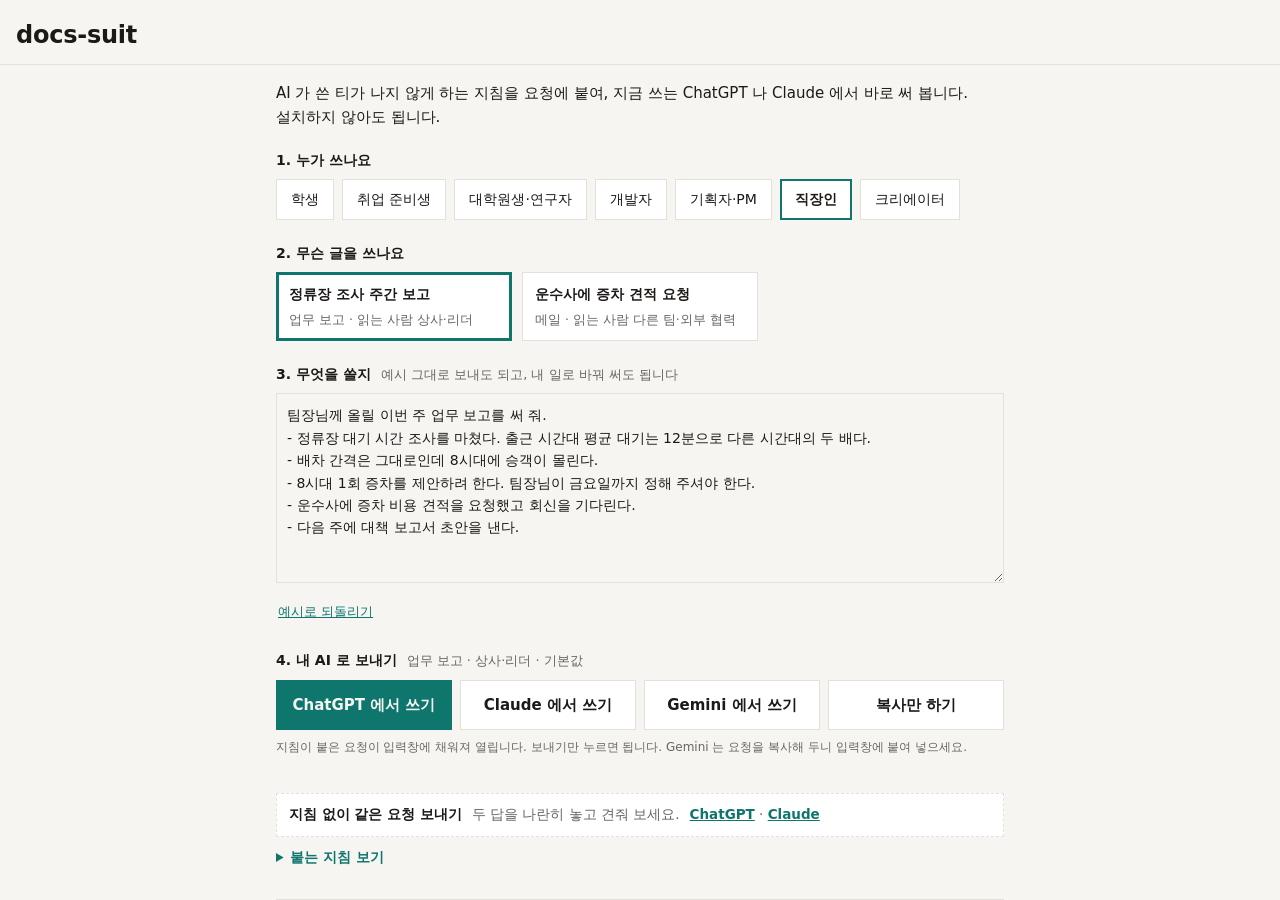
==== docs/index.html @ 02ab0352 "웹 판은 써 보기 화면 하나만 열고 캐릭터와 설정 탭은 로컬 판에만 둔다 설치 없이 들어온 사람은 기본값으로만 써 보고, 말투와 캐릭터는 설치해서 바꾸게 하기로 했다. 웹 판에서는" ====
<!doctype html>
<html lang="ko">
<head>
<meta charset="utf-8">
<meta name="viewport" content="width=device-width, initial-scale=1">
<title>docs-suit</title>
<link rel="icon" href="favicon.svg" type="image/svg+xml">
<link rel="stylesheet" href="style.css">
</head>
<body class="dash">
<header class="dashhead">
  <h1>docs-suit</h1>
  <nav class="tabs" role="tablist" aria-label="대시보드">
    <button type="button" role="tab" data-tab="character" aria-selected="false">캐릭터</button>
    <button type="button" role="tab" data-tab="setup" aria-selected="false">캐릭터 설정</button>
    <button type="button" role="tab" data-tab="theme" aria-selected="false">테마 설정</button>
  </nav>
</header>
<div id="local"></div>
<div class="frames">
  <iframe data-tab="try" title="써 보기" hidden></iframe>
  <iframe data-tab="character" title="캐릭터" hidden></iframe>
  <iframe data-tab="setup" title="캐릭터 설정" hidden></iframe>
  <iframe data-tab="theme" title="테마 설정" hidden></iframe>
</div>
<script src="local.js"></script>
<script src="dashboard.js"></script>
</body>
</html>
---- docs/style.css ----
/* docs-suit 웹 화면 공통 모양. 대시보드(index.html)와 그 탭인 써 보기(try.html), 캐릭터(character.html), 캐릭터 설정(create.html), 테마 설정(theme.html)이 함께 쓴다. */
:root {
  --bg: #f6f5f2; --surface: #ffffff; --line: #e4e1db; --ink: #1c1917; --muted: #6b6560;
  --accent: #0f766e; --accent-tint: #e6f4f1; --warn: #9f1239; --chosen: #0f766e;
  color-scheme: light;
}
@media (prefers-color-scheme: dark) {
  :root {
    --bg: #131312; --surface: #1c1b19; --line: #34312d; --ink: #ecebe8; --muted: #a8a29e;
    --accent: #5eead4; --accent-tint: #13302b; --warn: #fda4af; --chosen: #5eead4;
    color-scheme: dark;
  }
}
* { box-sizing: border-box; }
[hidden] { display: none !important; }
body { margin: 0; background: var(--bg); color: var(--ink); font: 15px/1.6 Pretendard, "Apple SD Gothic Neo", "Noto Sans KR", system-ui, sans-serif; word-break: keep-all; overflow-wrap: anywhere; }
main { max-width: 1320px; margin: 0 auto; padding: 24px 16px 48px; }
header h1 { font-size: 28px; margin: 0; letter-spacing: -0.01em; }
header p { color: var(--muted); margin: 4px 0 20px; }
.layout { display: grid; grid-template-columns: minmax(0, 1fr) minmax(0, 420px); gap: 24px; align-items: start; }
.step { margin-bottom: 22px; }
.step > h2 { font-size: 14px; margin: 0 0 8px; display: flex; align-items: baseline; gap: 10px; flex-wrap: wrap; }
.step > h2 .now { font-weight: 500; font-size: 13px; color: var(--muted); }
.step > h2 .now b { color: var(--accent); }
.note { font-size: 12px; color: var(--muted); margin: -4px 0 8px; }
.chips { display: flex; flex-wrap: wrap; gap: 8px; }
.chip { font: inherit; font-size: 14px; padding: 8px 14px; border: 1px solid var(--line); background: var(--surface); color: var(--ink); cursor: pointer; }
.chip[aria-pressed="true"] { border-color: var(--chosen); box-shadow: inset 0 0 0 1px var(--chosen); font-weight: 700; }
.cards { display: flex; gap: 10px; overflow-x: auto; padding-bottom: 6px; scroll-snap-type: x proximity; }
.card { flex: 0 0 236px; scroll-snap-align: start; text-align: left; font: inherit; color: inherit; background: var(--surface); border: 1px solid var(--line); padding: 0; cursor: pointer; display: flex; flex-direction: column; position: relative; }
.card:disabled { cursor: not-allowed; opacity: .45; }
.card .cl { display: flex; justify-content: space-between; gap: 6px; padding: 8px 10px; font-size: 13px; font-weight: 700; border-bottom: 1px solid var(--line); }
.card .badge { font-size: 11px; font-weight: 700; color: var(--accent); }
.card .pv { display: block; padding: 10px; font-size: 12.5px; line-height: 1.55; height: 168px; overflow: hidden; position: relative; }
.card .pv::after { content: ""; position: absolute; left: 0; right: 0; bottom: 0; height: 24px; background: linear-gradient(transparent, var(--surface)); }
.card .pv.frame::after, .card .pv.slide::after { display: none; }
.card.active { border-color: var(--accent); }
.card.active .cl { background: var(--accent-tint); }
.card.chosen { box-shadow: inset 0 0 0 2px var(--chosen); border-color: var(--chosen); }
.card:focus-visible, .chip:focus-visible, button:focus-visible, input:focus-visible { outline: 2px solid var(--accent); outline-offset: 2px; }
.pv p { margin: 0 0 6px; }
.pv ul { margin: 0 0 6px; padding-left: 1.1em; }
.pv h4 { margin: 4px 0 2px; font-size: 12.5px; }
.pv table { border-collapse: collapse; font-size: 11.5px; }
.pv td { border: 1px solid var(--line); padding: 2px 5px; }
.pv code { font-family: "SF Mono", Menlo, Consolas, monospace; font-size: 11.5px; background: var(--bg); padding: 0 3px; }
.pv pre { margin: 0; font: 11px/1.45 "SF Mono", Menlo, Consolas, monospace; background: var(--bg); padding: 6px; white-space: pre-wrap; }
.pv a { color: var(--accent); }
.pv.slide { padding: 0; }
.deck { height: 100%; padding: 14px; display: flex; flex-direction: column; gap: 8px; }
.deck .t { font-size: 15px; font-weight: 800; line-height: 1.3; }
.deck .bar { width: 36px; height: 3px; }
.deck .n { font-size: 26px; font-weight: 800; line-height: 1; }
.deck .s { font-size: 11px; }
.pv.frame { padding: 0; }
.pv iframe { width: 100%; height: 100%; border: 0; background: #fff; pointer-events: none; }
aside.out { position: sticky; top: 12px; background: var(--surface); border: 1px solid var(--line); padding: 14px; }
aside.out h2 { font-size: 14px; margin: 0 0 8px; }
.row { display: flex; gap: 10px; flex-wrap: wrap; align-items: center; font-size: 13px; margin-bottom: 8px; }
.row input[type=number] { width: 140px; font: inherit; padding: 5px 8px; background: var(--bg); color: var(--ink); border: 1px solid var(--line); }
textarea { width: 100%; height: 46vh; min-height: 260px; font: 12.5px/1.55 "SF Mono", Menlo, Consolas, "D2Coding", monospace; padding: 10px; background: var(--bg); color: var(--ink); border: 1px solid var(--line); resize: vertical; }
.actions { display: flex; flex-wrap: wrap; gap: 8px; margin-top: 8px; }
button.btn { font: inherit; font-size: 13px; padding: 7px 12px; border: 1px solid var(--line); background: var(--surface); color: var(--ink); cursor: pointer; }
button.primary { background: var(--accent); border-color: var(--accent); color: var(--bg); font-weight: 700; }
.status { font-size: 12.5px; color: var(--accent); min-height: 1.3em; margin-top: 6px; }
.warn { font-size: 12.5px; color: var(--warn); }
.where { font-size: 12.5px; color: var(--muted); margin-top: 10px; border-top: 1px solid var(--line); padding-top: 8px; }
.where ul { margin: 4px 0 0; padding-left: 1.1em; }
@media (max-width: 900px) {
  .layout { grid-template-columns: minmax(0, 1fr); }
  aside.out { position: static; }
  .card { flex-basis: 210px; }
}

/* 두 화면을 오가는 줄 */
.nav { margin: 4px 0 0; font-size: 13px; color: var(--muted); }
.nav a { color: var(--accent); }

/* 캐릭터 만들기 */
.opts { display: grid; grid-template-columns: repeat(auto-fill, minmax(210px, 1fr)); gap: 10px; }
.opt { text-align: left; font: inherit; color: inherit; background: var(--surface); border: 1px solid var(--line); padding: 10px 12px; cursor: pointer; }
.opt[aria-pressed="true"] { border-color: var(--chosen); box-shadow: inset 0 0 0 2px var(--chosen); }
.opt:focus-visible { outline: 2px solid var(--accent); outline-offset: 2px; }
.opt b { display: block; font-size: 14px; }
.opt .d { display: block; font-size: 12.5px; color: var(--muted); margin-top: 4px; }
.opt .ladder { display: block; font-size: 12px; color: var(--accent); margin-top: 6px; }
.opt.base { text-align: center; }
.portrait { display: block; margin: 0 auto; image-rendering: pixelated; background: #ece9e2; border: 1px solid var(--line); }
.opt .portrait { margin: 4px auto 6px; }
.form { display: grid; gap: 12px; }
.form label { display: grid; gap: 4px; font-size: 13px; font-weight: 600; }
.form .hint { font-weight: 400; color: var(--muted); font-size: 12px; }
.form input[type=text], .form textarea { font: inherit; font-size: 14px; padding: 7px 9px; background: var(--bg); color: var(--ink); border: 1px solid var(--line); width: 100%; height: auto; min-height: 0; resize: vertical; }
.form textarea { min-height: 64px; }
.form .chips .chip { font-size: 13px; padding: 6px 10px; }
.row input[type=text] { width: 180px; font: inherit; padding: 5px 8px; background: var(--bg); color: var(--ink); border: 1px solid var(--line); }
.hero { display: flex; gap: 14px; align-items: center; }
.hero .t { font-weight: 800; font-size: 15px; }
.hero .s { font-size: 12.5px; color: var(--muted); margin-top: 4px; font-variant-numeric: tabular-nums; }
.ladder-list { font-size: 12.5px; margin: 10px 0 12px; padding-left: 1.1em; color: var(--muted); }
.ladder-list b { color: var(--ink); }
textarea.yaml { height: 28vh; min-height: 180px; }
pre.cmd { font: 12px/1.5 "SF Mono", Menlo, Consolas, monospace; background: var(--bg); border: 1px solid var(--line); padding: 8px; white-space: pre-wrap; overflow-wrap: anywhere; margin: 6px 0 0; }
button:disabled { opacity: .45; cursor: not-allowed; }
.lvbar { display: inline-block; width: 90px; height: 7px; background: var(--line); vertical-align: middle; margin: 0 6px; }
.lvbar i { display: block; height: 100%; background: var(--accent); }

/* 로컬로 띄운 화면의 띠 */
.local { display: flex; flex-wrap: wrap; gap: 8px; align-items: center; font-size: 13px; padding: 10px 12px; margin: 0 0 16px;
  background: var(--accent-tint); border: 1px solid var(--accent); }
.local code { font: 12px "SF Mono", Menlo, monospace; }
.local select { font: inherit; padding: 4px 6px; background: var(--surface); color: var(--ink); border: 1px solid var(--line); }
.local .muted { color: var(--muted); }
.local .btn { margin-left: auto; }
.local-only { display: none; }
body.is-local .local-only { display: revert; }
body.is-local .web-only { display: none; }

/* 테마 고르기: 문서 종류가 맨 위의 구분이고, 그 아래에 정말 고를 축 셋만 펼친다. 나머지는 접어 둔다 */
.kindbar { margin-bottom: 18px; }
.kindtitle { font-size: 22px; margin: 0 0 2px; }
.kindbar > .note { margin: 0 0 10px; }
details.fold > summary { cursor: pointer; font-size: 13.5px; color: var(--accent); font-weight: 600; margin: 4px 0 8px; }
details.fold[open] > summary { margin-bottom: 10px; }
.kgroup { font-size: 12px; color: var(--muted); margin: 10px 0 4px; }
.chips.small { gap: 6px; }
.chips.small .chip { font-size: 12.5px; padding: 4px 9px; }
.audrow { display: flex; flex-wrap: wrap; gap: 8px; align-items: center; font-size: 13px; color: var(--muted); margin: 0 0 18px; }
.cards.overflow { -webkit-mask-image: linear-gradient(to right, #000 88%, transparent); mask-image: linear-gradient(to right, #000 88%, transparent); }
details.more { margin-top: 4px; border-top: 1px solid var(--line); padding-top: 10px; }
ul.picked { margin: 0 0 4px; padding-left: 1.1em; font-size: 13.5px; }
ul.picked .muted { color: var(--muted); list-style: none; margin-left: -1.1em; }
button.btn.link { border: 0; background: none; color: var(--accent); padding: 4px 2px; text-decoration: underline; }
details.opts { margin-top: 6px; }
details.opts > summary, details.guide > summary { color: var(--muted); font-weight: 500; }
body.is-local details.guide { border-top: 1px solid var(--line); padding-top: 8px; margin-top: 10px; }
.local code { cursor: help; }
@media (max-width: 900px) {
  /* 로컬 화면에서는 고른 값과 적용 버튼을 아래에 붙은 띠로 띄운다. 맨 아래로 밀리면 고른 뒤 누를 곳을 못 찾는다 */
  body.is-local main { padding-bottom: 130px; }
  body.is-local .pickbox { position: fixed; left: 0; right: 0; bottom: 0; z-index: 5; margin: 0; padding: 10px 16px;
    background: var(--surface); border-top: 2px solid var(--accent); box-shadow: 0 -4px 14px rgba(0, 0, 0, .08); }
  body.is-local ul.picked { display: flex; flex-wrap: wrap; gap: 4px 14px; padding: 0; list-style: none; max-height: 3.2em; overflow: auto; }
  body.is-local ul.picked .muted { margin-left: 0; }
  body.is-local .pickbox .actions { margin-top: 4px; }
}

/* 캐릭터 만들기: 예전 글에서 문체 배우기 */
.form label.inline { display: block; font-weight: 400; font-size: 13px; margin: 4px 0; }
.form textarea.sample { min-height: 110px; }
.learned { border: 1px solid var(--line); background: var(--surface); padding: 10px 12px; }
.learned p { margin: 0 0 6px; font-size: 13px; }

/* 대시보드: 머리말과 탭, 띠 아래를 탭 화면이 채운다 */
body.dash { height: 100vh; display: flex; flex-direction: column; overflow: hidden; }
.dashhead { display: flex; flex-wrap: wrap; align-items: baseline; gap: 6px 22px; padding: 16px 16px 0; max-width: 1320px; width: 100%; margin: 0 auto; }
.dashhead h1 { font-size: 24px; margin: 0; }
.tabs { display: flex; gap: 2px; }
/* 웹 판은 써 보기 화면 하나라 탭 줄을 그리지 않는다 */
body.dash:not(.is-local) .tabs { display: none; }
.tabs [role=tab] { font: inherit; font-size: 14px; padding: 8px 14px; border: 0; border-bottom: 2px solid transparent; background: none; color: var(--muted); cursor: pointer; }
.tabs [role=tab][aria-selected="true"] { color: var(--ink); border-bottom-color: var(--accent); font-weight: 700; }
body.dash #local { max-width: 1320px; width: calc(100% - 32px); margin: 10px auto 0; }
body.dash #local:empty { display: none; }
.frames { flex: 1; min-height: 0; border-top: 1px solid var(--line); margin-top: 10px; }
.frames iframe { display: block; width: 100%; height: 100%; border: 0; background: var(--bg); }
.frames iframe[hidden] { display: none; }
/* 대시보드 탭 안에서는 머리말과 띠를 대시보드가 그린다 */
html.embedded main > header, html.embedded #local { display: none; }
html.embedded main { padding-top: 16px; }

/* 캐릭터 탭 */
.charlayout { grid-template-columns: minmax(0, 320px) minmax(0, 1fr); }
.charlayout aside.out { order: -1; }
.portrait.big { margin-bottom: 12px; }
.who .t { font-weight: 800; font-size: 17px; }
.who .s { font-size: 13px; color: var(--muted); margin-top: 4px; font-variant-numeric: tabular-nums; }
pre.statusline { font: 12.5px/1.5 "SF Mono", Menlo, Consolas, monospace; background: #1c1b19; color: #ecebe8; padding: 8px 10px; margin: 12px 0 0; white-space: pre-wrap; overflow-wrap: anywhere; }
h3.parthead { font-size: 13px; margin: 14px 0 6px; color: var(--muted); font-weight: 600; }
.opts.looks { grid-template-columns: repeat(auto-fill, minmax(96px, 1fr)); gap: 8px; }
.opts.looks .opt { padding: 6px; }
.opts.looks .opt b { font-size: 12.5px; }
.opts.looks .opt .d { font-size: 11px; }
canvas.locked { opacity: .35; filter: grayscale(1); }
.dexchip { cursor: default; font-size: 12px; padding: 3px 8px; color: var(--muted); }
.dexchip.got { color: var(--ink); border-color: var(--accent); font-weight: 700; }
table.log { border-collapse: collapse; width: 100%; font-size: 13px; margin-top: 12px; }
table.log th, table.log td { text-align: left; border-bottom: 1px solid var(--line); padding: 6px 8px; }
table.log th { color: var(--muted); font-weight: 600; font-size: 12px; }
table.log .muted, .ladder-list .muted { color: var(--muted); }
label.grow { flex: 1; display: flex; gap: 8px; align-items: center; }
label.grow input { flex: 1; width: auto; font: inherit; padding: 5px 8px; background: var(--bg); color: var(--ink); border: 1px solid var(--line); }
.empty { background: var(--surface); border: 1px solid var(--line); padding: 16px; display: flex; flex-wrap: wrap; gap: 10px; align-items: center; }
@media (max-width: 900px) {
  .charlayout { grid-template-columns: minmax(0, 1fr); }
}

/* 웹 판의 써 보기 탭. 휴대폰에서 링크를 눌러 들어온 사람이 위에서 아래로 한 번에 따라오게 한 열로 둔다 */
main.try { max-width: 760px; }
.try .lead { font-size: 15px; margin: 0 0 20px; }
.try .opts { grid-template-columns: repeat(auto-fill, minmax(220px, 1fr)); }
.try textarea.ask { height: auto; min-height: 190px; font: 14px/1.6 Pretendard, "Apple SD Gothic Neo", "Noto Sans KR", system-ui, sans-serif; }
.try textarea#rules { margin-top: 6px; }
.send { display: grid; grid-template-columns: repeat(auto-fill, minmax(160px, 1fr)); gap: 8px; }
.go { display: block; text-align: center; font: inherit; font-size: 15px; font-weight: 600; padding: 12px 10px; border: 1px solid var(--line);
  background: var(--surface); color: var(--ink); text-decoration: none; cursor: pointer; }
.go.primary { background: var(--accent); border-color: var(--accent); color: var(--bg); }
.go:focus-visible { outline: 2px solid var(--accent); outline-offset: 2px; }
.try .note { margin: 8px 0 0; }
.compare { display: flex; flex-wrap: wrap; gap: 4px 10px; align-items: baseline; font-size: 13.5px; margin: 14px 0 10px; padding: 10px 12px;
  border: 1px dashed var(--line); background: var(--surface); }
.compare span { color: var(--muted); }
.compare .links a { color: var(--accent); font-weight: 600; }
.try .install { border-top: 1px solid var(--line); padding-top: 16px; font-size: 14px; }
.try .install p { margin: 0 0 8px; color: var(--muted); }
.try .install a { color: var(--accent); font-weight: 600; }
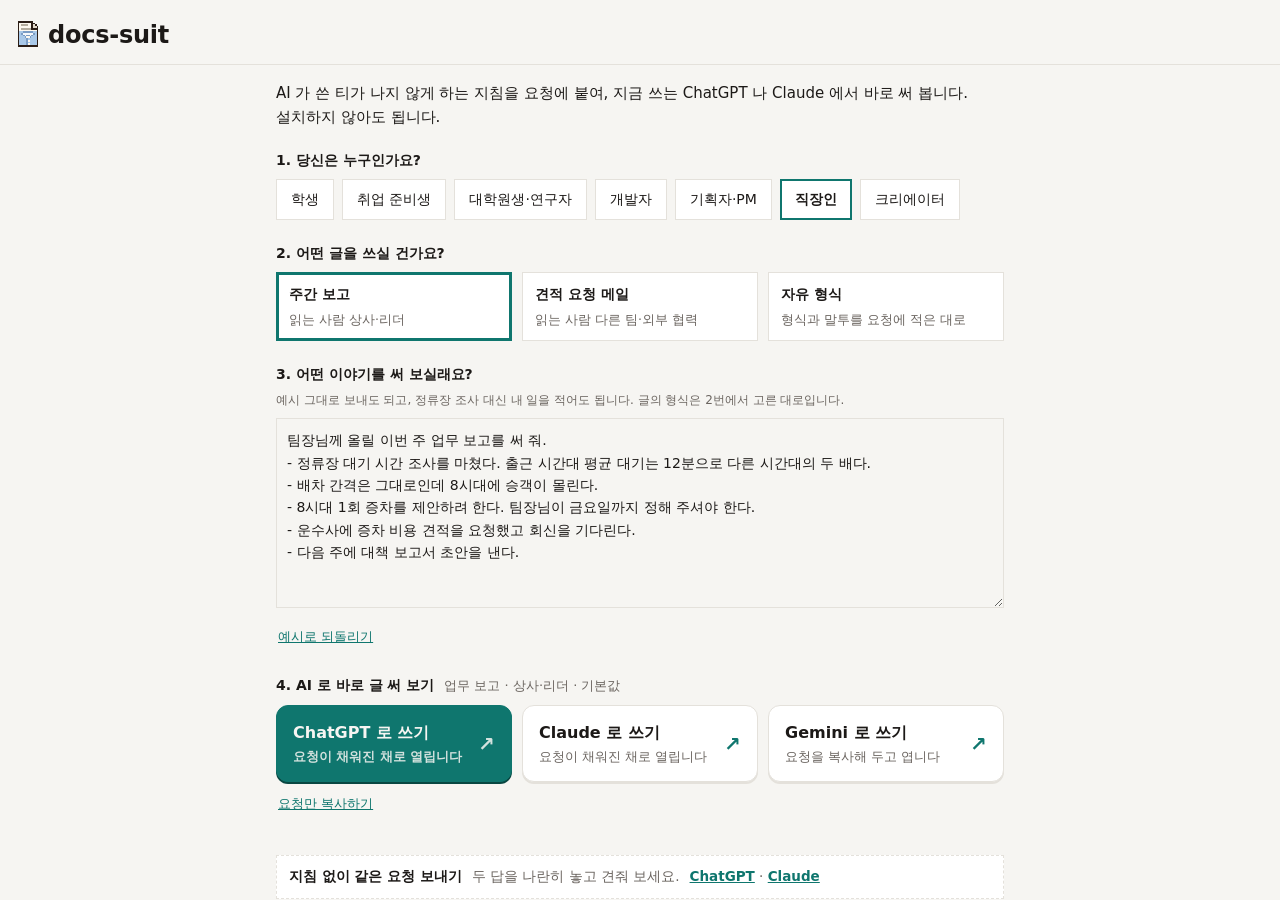
==== commit ad3b0a6c: "써 보기의 단계 제목을 묻는 말로 바꾸고 AI 로 넘어가기 전에 한 번 묻는다 제목 옆에 탭 아이콘을 띄우고, 단계 제목을 설문처럼 읽히지 않게 묻는 말로 바꿨다. 4번의 단추는 " ====
--- a/docs/index.html
+++ b/docs/index.html
@@ -9,7 +9,7 @@
 </head>
 <body class="dash">
 <header class="dashhead">
-  <h1>docs-suit</h1>
+  <h1><img class="logo" src="favicon.svg" alt="" width="24" height="28">docs-suit</h1>
   <nav class="tabs" role="tablist" aria-label="대시보드">
     <button type="button" role="tab" data-tab="character" aria-selected="false">캐릭터</button>
     <button type="button" role="tab" data-tab="setup" aria-selected="false">캐릭터 설정</button>
--- a/docs/style.css
+++ b/docs/style.css
@@ -201,16 +201,31 @@
 .try .opts { grid-template-columns: repeat(auto-fill, minmax(220px, 1fr)); }
 .try textarea.ask { height: auto; min-height: 190px; font: 14px/1.6 Pretendard, "Apple SD Gothic Neo", "Noto Sans KR", system-ui, sans-serif; }
 .try textarea#rules { margin-top: 6px; }
-.send { display: grid; grid-template-columns: repeat(auto-fill, minmax(160px, 1fr)); gap: 8px; }
-.go { display: block; text-align: center; font: inherit; font-size: 15px; font-weight: 600; padding: 12px 10px; border: 1px solid var(--line);
-  background: var(--surface); color: var(--ink); text-decoration: none; cursor: pointer; }
-.go.primary { background: var(--accent); border-color: var(--accent); color: var(--bg); }
+/* 4번은 고르는 칸이 아니라 누르면 바로 넘어가는 단추다. 화살표와 한 줄 설명을 붙이고 둥글게 띄운다 */
+.launch { display: grid; grid-template-columns: repeat(auto-fill, minmax(200px, 1fr)); gap: 10px; }
+.go { display: grid; grid-template-columns: 1fr auto; align-items: center; gap: 2px 10px; text-align: left; font: inherit; padding: 14px 16px;
+  border: 1px solid var(--line); border-radius: 12px; background: var(--surface); color: var(--ink); cursor: pointer;
+  box-shadow: 0 2px 0 var(--line); transition: transform .08s, box-shadow .08s; }
+.go .t { font-size: 16px; font-weight: 700; }
+.go .s { grid-column: 1; font-size: 12.5px; color: var(--muted); }
+.go .arrow { grid-column: 2; grid-row: 1 / span 2; font-size: 20px; font-weight: 700; color: var(--accent); }
+.go:active { transform: translateY(2px); box-shadow: none; }
+.go.primary { background: var(--accent); border-color: var(--accent); color: var(--bg); box-shadow: 0 2px 0 color-mix(in srgb, var(--accent) 60%, #000); }
+.go.primary .s, .go.primary .arrow { color: var(--bg); opacity: .85; }
 .go:focus-visible { outline: 2px solid var(--accent); outline-offset: 2px; }
 .try .note { margin: 8px 0 0; }
+.logo { image-rendering: pixelated; vertical-align: -4px; margin-right: 8px; }
+dialog#confirm { border: 1px solid var(--line); border-radius: 14px; padding: 20px; width: min(360px, calc(100vw - 32px)); background: var(--surface); color: var(--ink); }
+dialog#confirm::backdrop { background: rgba(0, 0, 0, .45); }
+dialog#confirm .q { font-size: 17px; font-weight: 700; margin: 0 0 8px; }
+dialog#confirm .d { font-size: 13.5px; color: var(--muted); margin: 0 0 18px; }
+dialog#confirm .yn { display: grid; grid-template-columns: 1fr 1fr; gap: 8px; }
+dialog#confirm .yn .btn { font-size: 15px; padding: 11px; border-radius: 10px; }
 .compare { display: flex; flex-wrap: wrap; gap: 4px 10px; align-items: baseline; font-size: 13.5px; margin: 14px 0 10px; padding: 10px 12px;
   border: 1px dashed var(--line); background: var(--surface); }
 .compare span { color: var(--muted); }
-.compare .links a { color: var(--accent); font-weight: 600; }
+.compare .links .btn.link { font-weight: 600; padding: 0; font-size: 13.5px; }
 .try .install { border-top: 1px solid var(--line); padding-top: 16px; font-size: 14px; }
 .try .install p { margin: 0 0 8px; color: var(--muted); }
 .try .install a { color: var(--accent); font-weight: 600; }
+.try #askNote { margin: -2px 0 8px; }
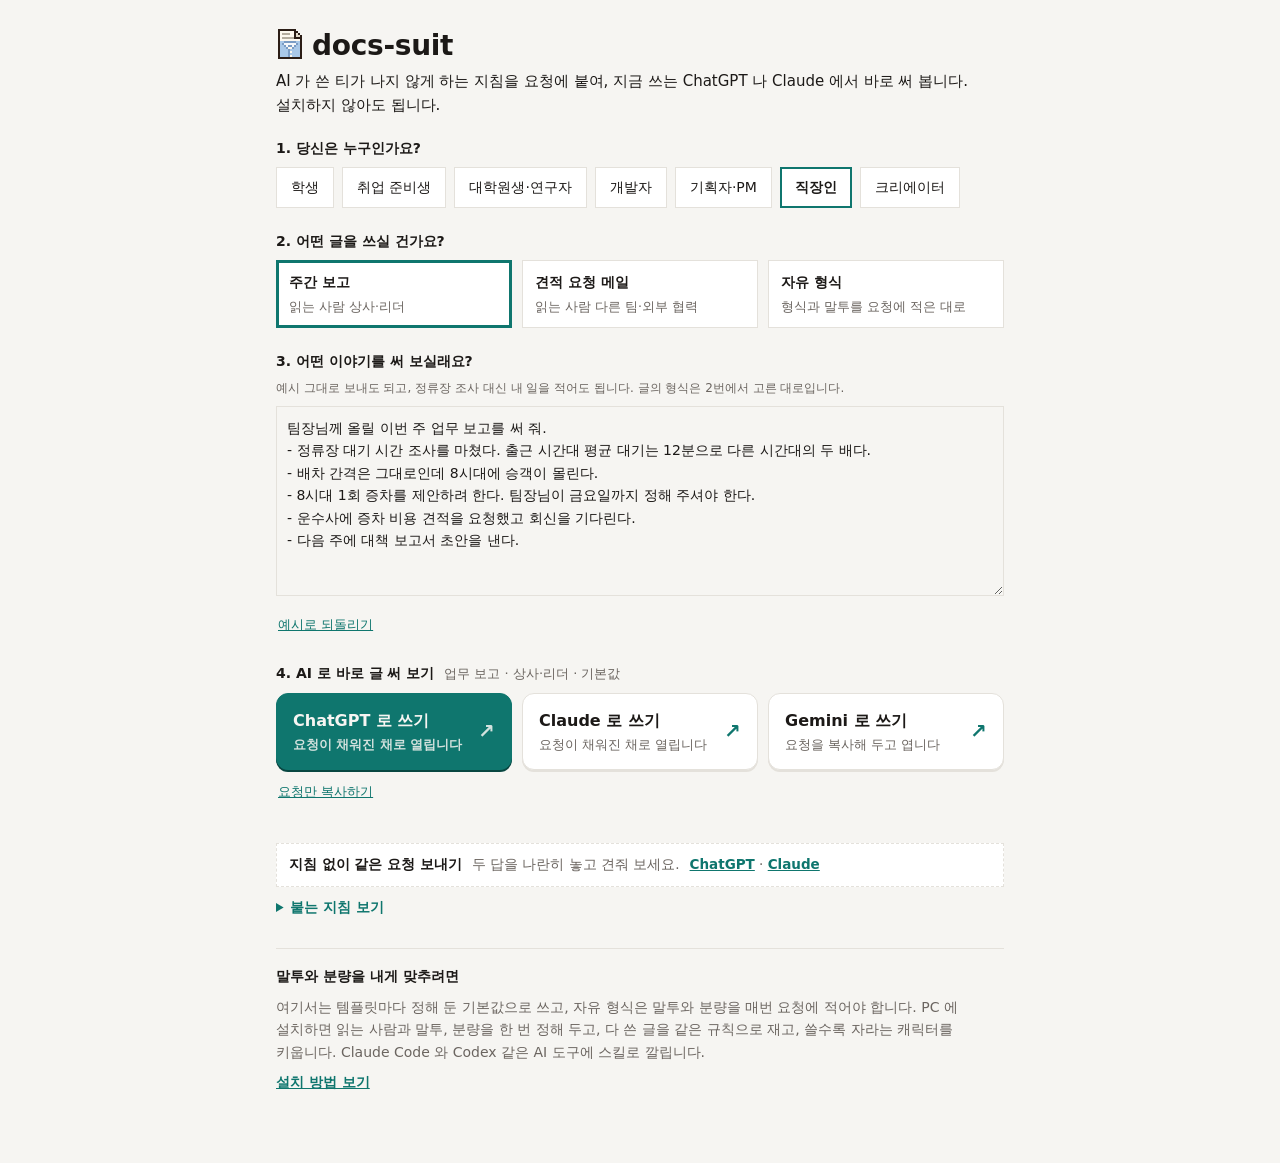
==== commit 25ec2048: "웹 판은 대시보드를 거치지 않고 써 보기로 바로 열어 당겨서 새로고침이 먹게 한다 써 보기가 대시보드의 iframe 안에서 스크롤되어 휴대폰 브라우저의 당겨서 새로고침이 먹지 않았" ====
--- a/docs/index.html
+++ b/docs/index.html
@@ -8,6 +8,11 @@
 <link rel="stylesheet" href="style.css">
 </head>
 <body class="dash">
+<script>
+  // 웹 판은 써 보기 화면 하나라 대시보드를 거치지 않고 바로 연다. 화면이 iframe 안에서 스크롤되면 휴대폰의 당겨서 새로고침이 먹지 않는다.
+  // suit.py serve 가 띄운 로컬 판은 머리에 열쇠를 심으므로 그대로 대시보드를 그린다
+  if (!document.querySelector('meta[name="docs-suit-token"]')) location.replace("try.html" + location.search);
+</script>
 <header class="dashhead">
   <h1><img class="logo" src="favicon.svg" alt="" width="24" height="28">docs-suit</h1>
   <nav class="tabs" role="tablist" aria-label="대시보드">
@@ -18,7 +23,6 @@
 </header>
 <div id="local"></div>
 <div class="frames">
-  <iframe data-tab="try" title="써 보기" hidden></iframe>
   <iframe data-tab="character" title="캐릭터" hidden></iframe>
   <iframe data-tab="setup" title="캐릭터 설정" hidden></iframe>
   <iframe data-tab="theme" title="테마 설정" hidden></iframe>
--- a/docs/style.css
+++ b/docs/style.css
@@ -156,8 +156,6 @@
 .dashhead { display: flex; flex-wrap: wrap; align-items: baseline; gap: 6px 22px; padding: 16px 16px 0; max-width: 1320px; width: 100%; margin: 0 auto; }
 .dashhead h1 { font-size: 24px; margin: 0; }
 .tabs { display: flex; gap: 2px; }
-/* 웹 판은 써 보기 화면 하나라 탭 줄을 그리지 않는다 */
-body.dash:not(.is-local) .tabs { display: none; }
 .tabs [role=tab] { font: inherit; font-size: 14px; padding: 8px 14px; border: 0; border-bottom: 2px solid transparent; background: none; color: var(--muted); cursor: pointer; }
 .tabs [role=tab][aria-selected="true"] { color: var(--ink); border-bottom-color: var(--accent); font-weight: 700; }
 body.dash #local { max-width: 1320px; width: calc(100% - 32px); margin: 10px auto 0; }
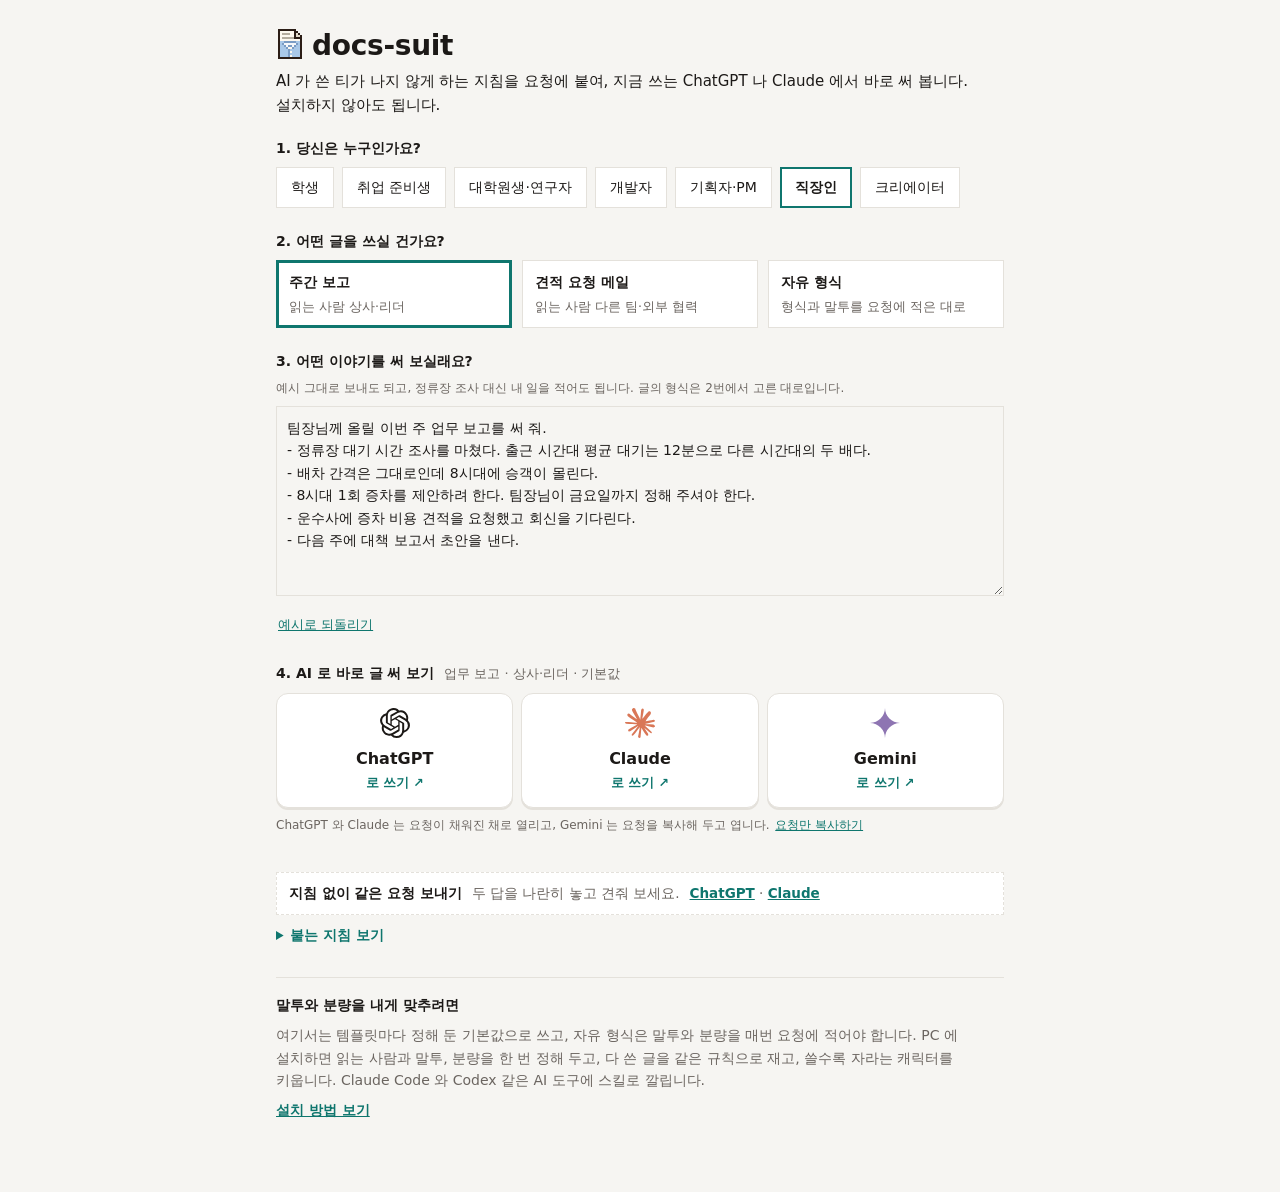
==== commit 585e7d3f: "웹 화면이 부르는 파일 주소에 내용 해시를 붙여 배포 직후 옛 CSS 가 섞이지 않게 한다 GitHub Pages 는 파일마다 10분씩 캐시하게 해서, 휴대폰에서 새 try.htm" ====
--- a/docs/index.html
+++ b/docs/index.html
@@ -2,10 +2,11 @@
 <html lang="ko">
 <head>
 <meta charset="utf-8">
+<meta name="docs-suit-data" content="f6db39a51b">
 <meta name="viewport" content="width=device-width, initial-scale=1">
 <title>docs-suit</title>
-<link rel="icon" href="favicon.svg" type="image/svg+xml">
-<link rel="stylesheet" href="style.css">
+<link rel="icon" href="favicon.svg?v=50cfe72599" type="image/svg+xml">
+<link rel="stylesheet" href="style.css?v=2f39be3485">
 </head>
 <body class="dash">
 <script>
@@ -14,7 +15,7 @@
   if (!document.querySelector('meta[name="docs-suit-token"]')) location.replace("try.html" + location.search);
 </script>
 <header class="dashhead">
-  <h1><img class="logo" src="favicon.svg" alt="" width="24" height="28">docs-suit</h1>
+  <h1><img class="logo" src="favicon.svg?v=50cfe72599" alt="" width="24" height="28">docs-suit</h1>
   <nav class="tabs" role="tablist" aria-label="대시보드">
     <button type="button" role="tab" data-tab="character" aria-selected="false">캐릭터</button>
     <button type="button" role="tab" data-tab="setup" aria-selected="false">캐릭터 설정</button>
@@ -27,7 +28,7 @@
   <iframe data-tab="setup" title="캐릭터 설정" hidden></iframe>
   <iframe data-tab="theme" title="테마 설정" hidden></iframe>
 </div>
-<script src="local.js"></script>
-<script src="dashboard.js"></script>
+<script src="local.js?v=9795dc0285"></script>
+<script src="dashboard.js?v=d81b819bef"></script>
 </body>
 </html>
--- a/docs/style.css
+++ b/docs/style.css
@@ -199,19 +199,22 @@
 .try .opts { grid-template-columns: repeat(auto-fill, minmax(220px, 1fr)); }
 .try textarea.ask { height: auto; min-height: 190px; font: 14px/1.6 Pretendard, "Apple SD Gothic Neo", "Noto Sans KR", system-ui, sans-serif; }
 .try textarea#rules { margin-top: 6px; }
-/* 4번은 고르는 칸이 아니라 누르면 바로 넘어가는 단추다. 화살표와 한 줄 설명을 붙이고 둥글게 띄운다 */
-.launch { display: grid; grid-template-columns: repeat(auto-fill, minmax(200px, 1fr)); gap: 10px; }
-.go { display: grid; grid-template-columns: 1fr auto; align-items: center; gap: 2px 10px; text-align: left; font: inherit; padding: 14px 16px;
+/* 4번은 고르는 칸이 아니라 누르면 바로 넘어가는 단추다. 셋을 같은 모양으로 가로에 놓고, 눌리는 느낌을 준다 */
+.launch { display: grid; grid-template-columns: repeat(3, minmax(0, 1fr)); gap: 8px; }
+.go { display: flex; flex-direction: column; align-items: center; gap: 2px; font: inherit; padding: 14px 6px;
   border: 1px solid var(--line); border-radius: 12px; background: var(--surface); color: var(--ink); cursor: pointer;
   box-shadow: 0 2px 0 var(--line); transition: transform .08s, box-shadow .08s; }
+/* 로고는 simple-icons(CC0)의 그림을 그대로 넣었다. ChatGPT 는 글자 색을 따라 어두운 화면에서도 보이게 한다 */
+.go .logo-ai { width: 30px; height: 30px; margin-bottom: 6px; fill: currentColor; }
+.go .logo-ai.claude { fill: #d97757; }
+.go .logo-ai.gemini { fill: #8e75b2; }
 .go .t { font-size: 16px; font-weight: 700; }
-.go .s { grid-column: 1; font-size: 12.5px; color: var(--muted); }
-.go .arrow { grid-column: 2; grid-row: 1 / span 2; font-size: 20px; font-weight: 700; color: var(--accent); }
+.go .s { font-size: 12.5px; color: var(--accent); font-weight: 600; }
+.go:hover { border-color: var(--accent); }
 .go:active { transform: translateY(2px); box-shadow: none; }
-.go.primary { background: var(--accent); border-color: var(--accent); color: var(--bg); box-shadow: 0 2px 0 color-mix(in srgb, var(--accent) 60%, #000); }
-.go.primary .s, .go.primary .arrow { color: var(--bg); opacity: .85; }
 .go:focus-visible { outline: 2px solid var(--accent); outline-offset: 2px; }
 .try .note { margin: 8px 0 0; }
+.try .note .btn.link { font-size: 12px; padding: 0 2px; }
 .logo { image-rendering: pixelated; vertical-align: -4px; margin-right: 8px; }
 dialog#confirm { border: 1px solid var(--line); border-radius: 14px; padding: 20px; width: min(360px, calc(100vw - 32px)); background: var(--surface); color: var(--ink); }
 dialog#confirm::backdrop { background: rgba(0, 0, 0, .45); }
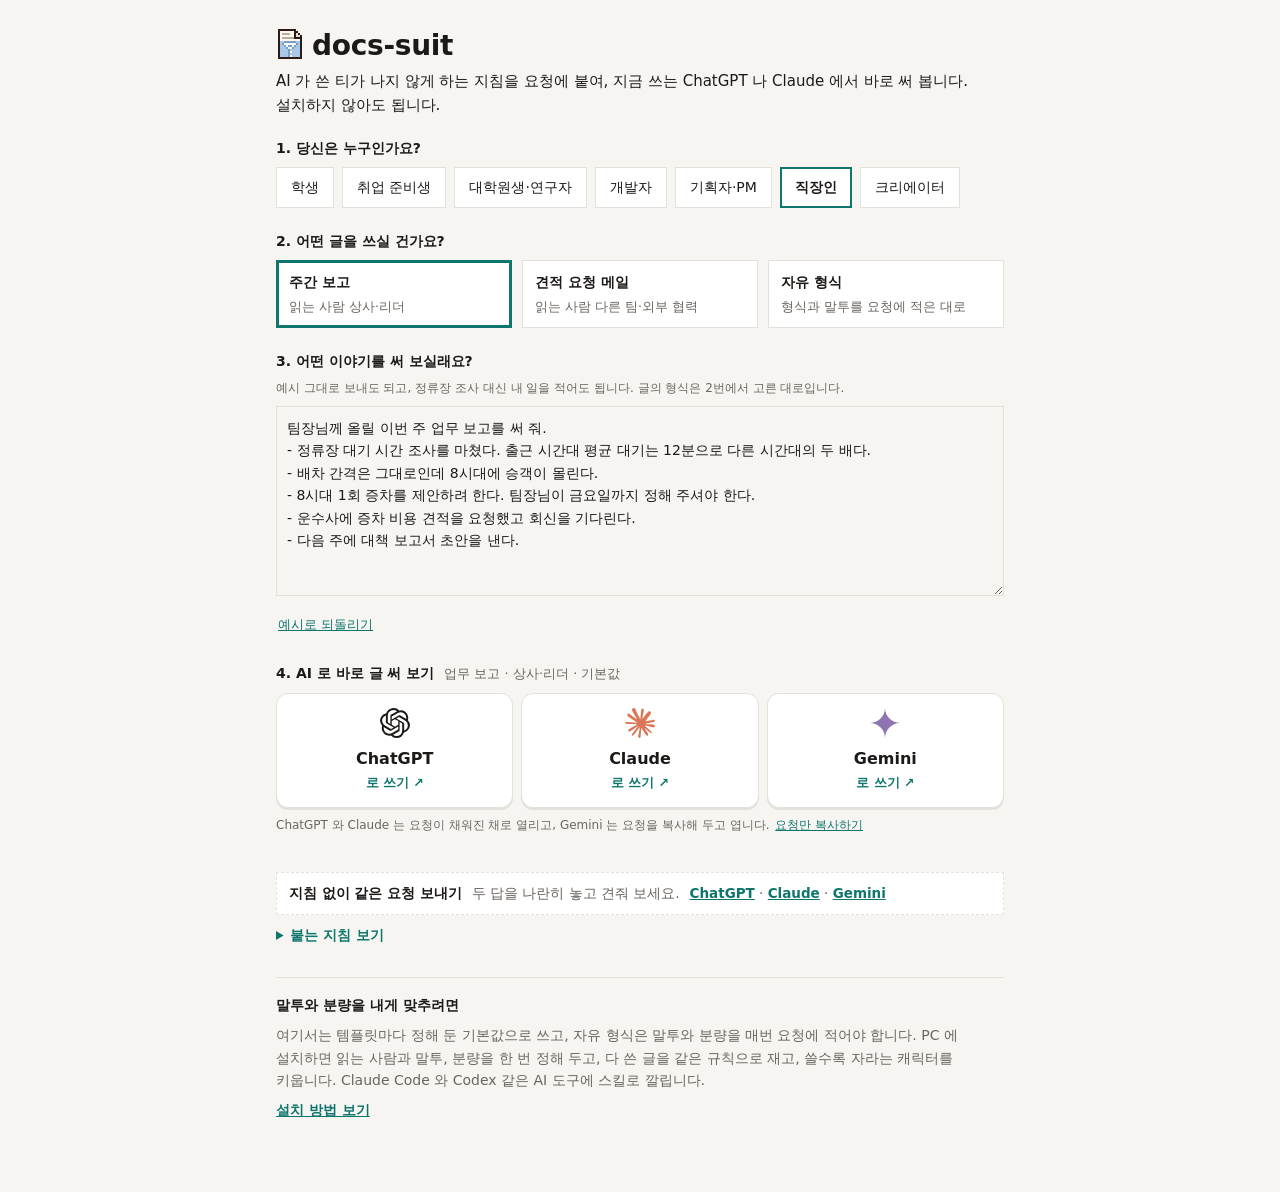
==== commit bc56047d: "웹 판 첫 주소에 링크 미리보기 카드를 달았다 Threads 나 메신저에 써 보기 주소를 붙여도 이미지가 뜨지 않았다. 저장소 소셜 미리보기 그림을 og:image 로 쓰고 제목과" ====
--- a/docs/index.html
+++ b/docs/index.html
@@ -2,9 +2,22 @@
 <html lang="ko">
 <head>
 <meta charset="utf-8">
-<meta name="docs-suit-data" content="f6db39a51b">
+<meta name="docs-suit-data" content="ac8d0b870c">
 <meta name="viewport" content="width=device-width, initial-scale=1">
 <title>docs-suit</title>
+<!-- 링크를 붙였을 때 뜨는 미리보기 카드. 웹 판의 첫 주소는 index.html 이고 스크립트를 돌리지 않는 미리보기 수집기도 읽게 두 화면에 함께 둔다 -->
+<meta name="description" content="AI 가 쓴 티가 나지 않게 하는 지침을 붙여, 지금 쓰는 ChatGPT 나 Claude 로 바로 써 봅니다. 설치하지 않아도 됩니다.">
+<meta property="og:type" content="website">
+<meta property="og:site_name" content="docs-suit">
+<meta property="og:locale" content="ko_KR">
+<meta property="og:title" content="docs-suit · AI 가 쓴 티 없이 바로 써 보기">
+<meta property="og:description" content="AI 가 쓴 티가 나지 않게 하는 지침을 붙여, 지금 쓰는 ChatGPT 나 Claude 로 바로 써 봅니다. 설치하지 않아도 됩니다.">
+<meta property="og:url" content="https://dodokim-lab.github.io/docs-suit/">
+<meta property="og:image" content="https://dodokim-lab.github.io/docs-suit/readme/social-preview.png">
+<meta property="og:image:width" content="1280">
+<meta property="og:image:height" content="640">
+<meta property="og:image:alt" content="글을 쓸수록 전직하는 docs-suit 도트 캐릭터">
+<meta name="twitter:card" content="summary_large_image">
 <link rel="icon" href="favicon.svg?v=50cfe72599" type="image/svg+xml">
 <link rel="stylesheet" href="style.css?v=2f39be3485">
 </head>
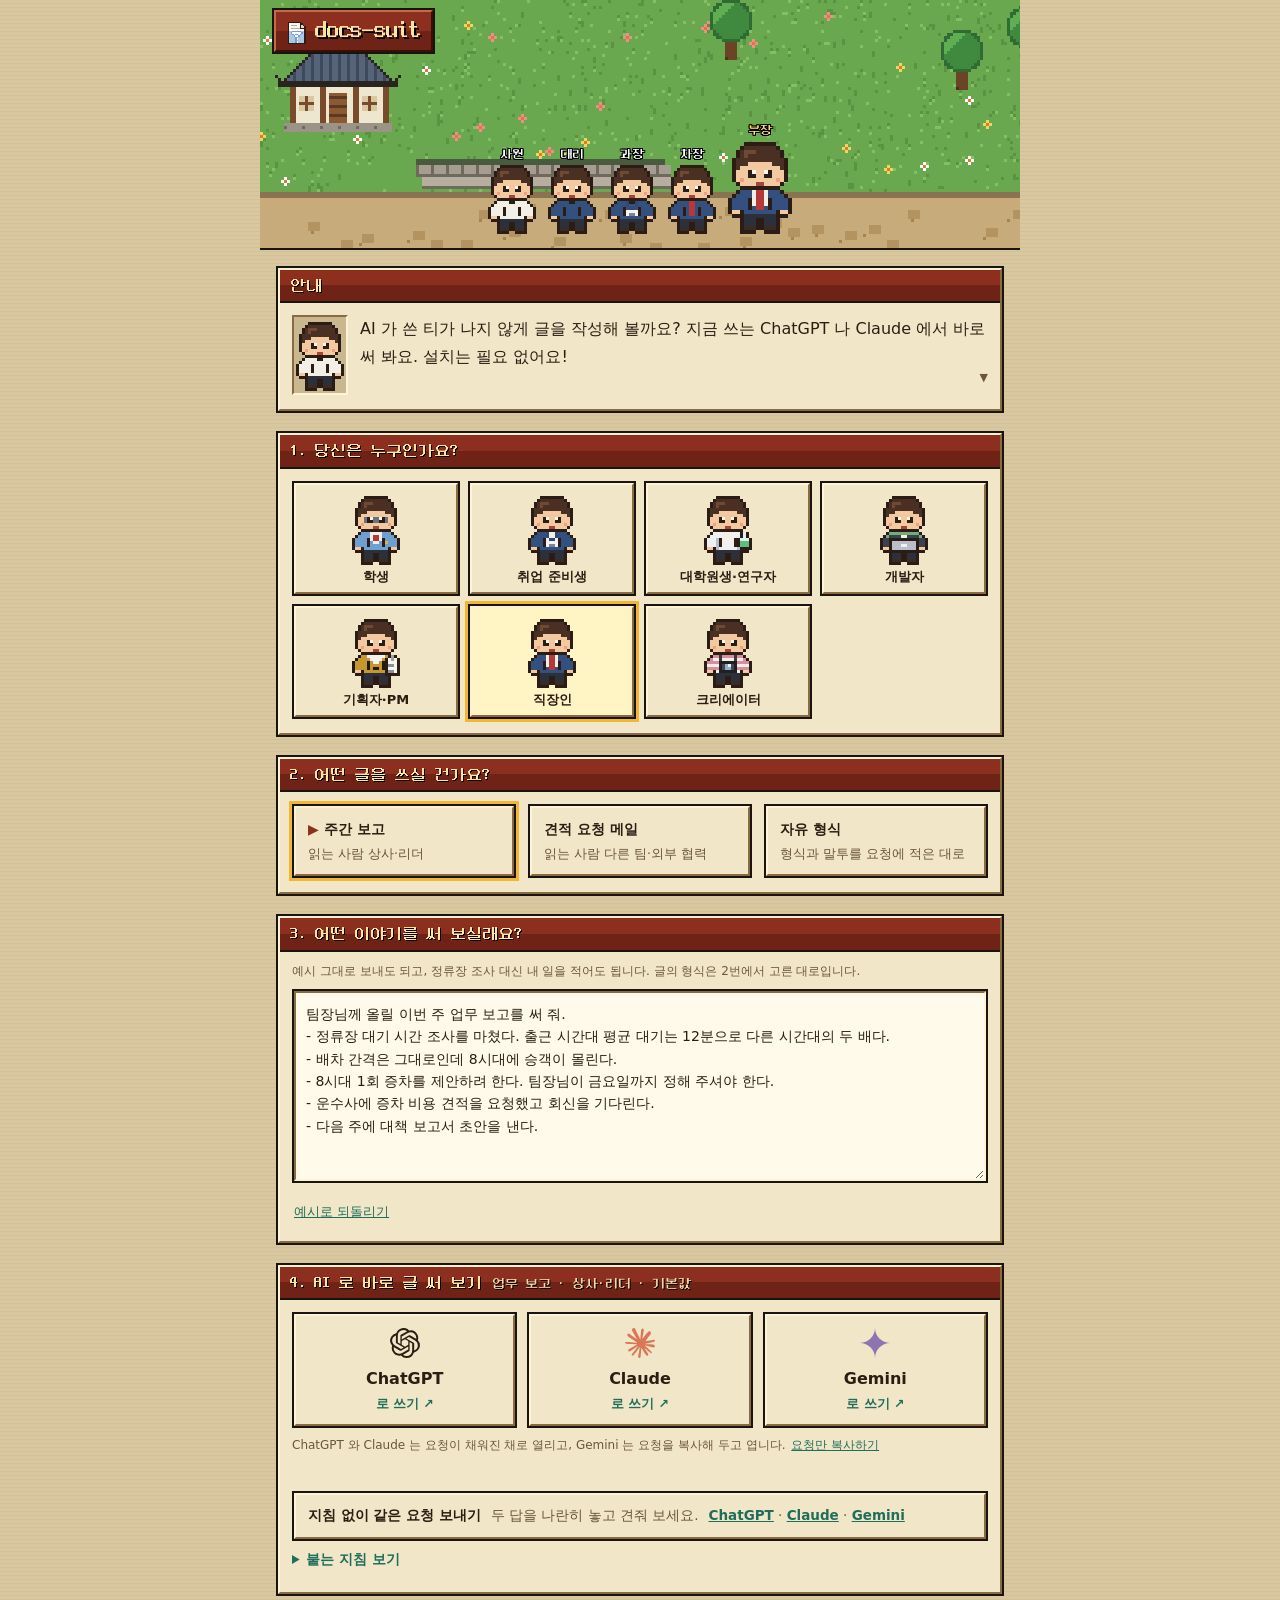
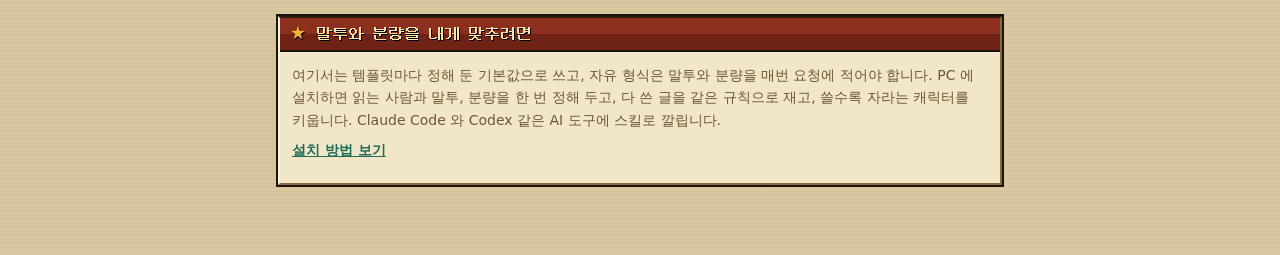
==== commit ba1d17e2: "웹 판 써 보기를 옛 온라인 게임 풍 화면으로 바꿨다 머리 맵에 고른 클래스가 전직하는 다섯 단계를 이름표와 함께 세우고, 클래스는 4차 전직 모습을 그린 칸에서 고른다. 단계마다" ====
--- a/docs/index.html
+++ b/docs/index.html
@@ -6,12 +6,12 @@
 <meta name="viewport" content="width=device-width, initial-scale=1">
 <title>docs-suit</title>
 <!-- 링크를 붙였을 때 뜨는 미리보기 카드. 웹 판의 첫 주소는 index.html 이고 스크립트를 돌리지 않는 미리보기 수집기도 읽게 두 화면에 함께 둔다 -->
-<meta name="description" content="AI 가 쓴 티가 나지 않게 하는 지침을 붙여, 지금 쓰는 ChatGPT 나 Claude 로 바로 써 봅니다. 설치하지 않아도 됩니다.">
+<meta name="description" content="AI 가 쓴 티가 나지 않게 글을 작성해 볼까요? 지금 쓰는 ChatGPT 나 Claude 에서 바로 써 봐요. 설치는 필요 없어요!">
 <meta property="og:type" content="website">
 <meta property="og:site_name" content="docs-suit">
 <meta property="og:locale" content="ko_KR">
 <meta property="og:title" content="docs-suit · AI 가 쓴 티 없이 바로 써 보기">
-<meta property="og:description" content="AI 가 쓴 티가 나지 않게 하는 지침을 붙여, 지금 쓰는 ChatGPT 나 Claude 로 바로 써 봅니다. 설치하지 않아도 됩니다.">
+<meta property="og:description" content="AI 가 쓴 티가 나지 않게 글을 작성해 볼까요? 지금 쓰는 ChatGPT 나 Claude 에서 바로 써 봐요. 설치는 필요 없어요!">
 <meta property="og:url" content="https://dodokim-lab.github.io/docs-suit/">
 <meta property="og:image" content="https://dodokim-lab.github.io/docs-suit/readme/social-preview.png">
 <meta property="og:image:width" content="1280">
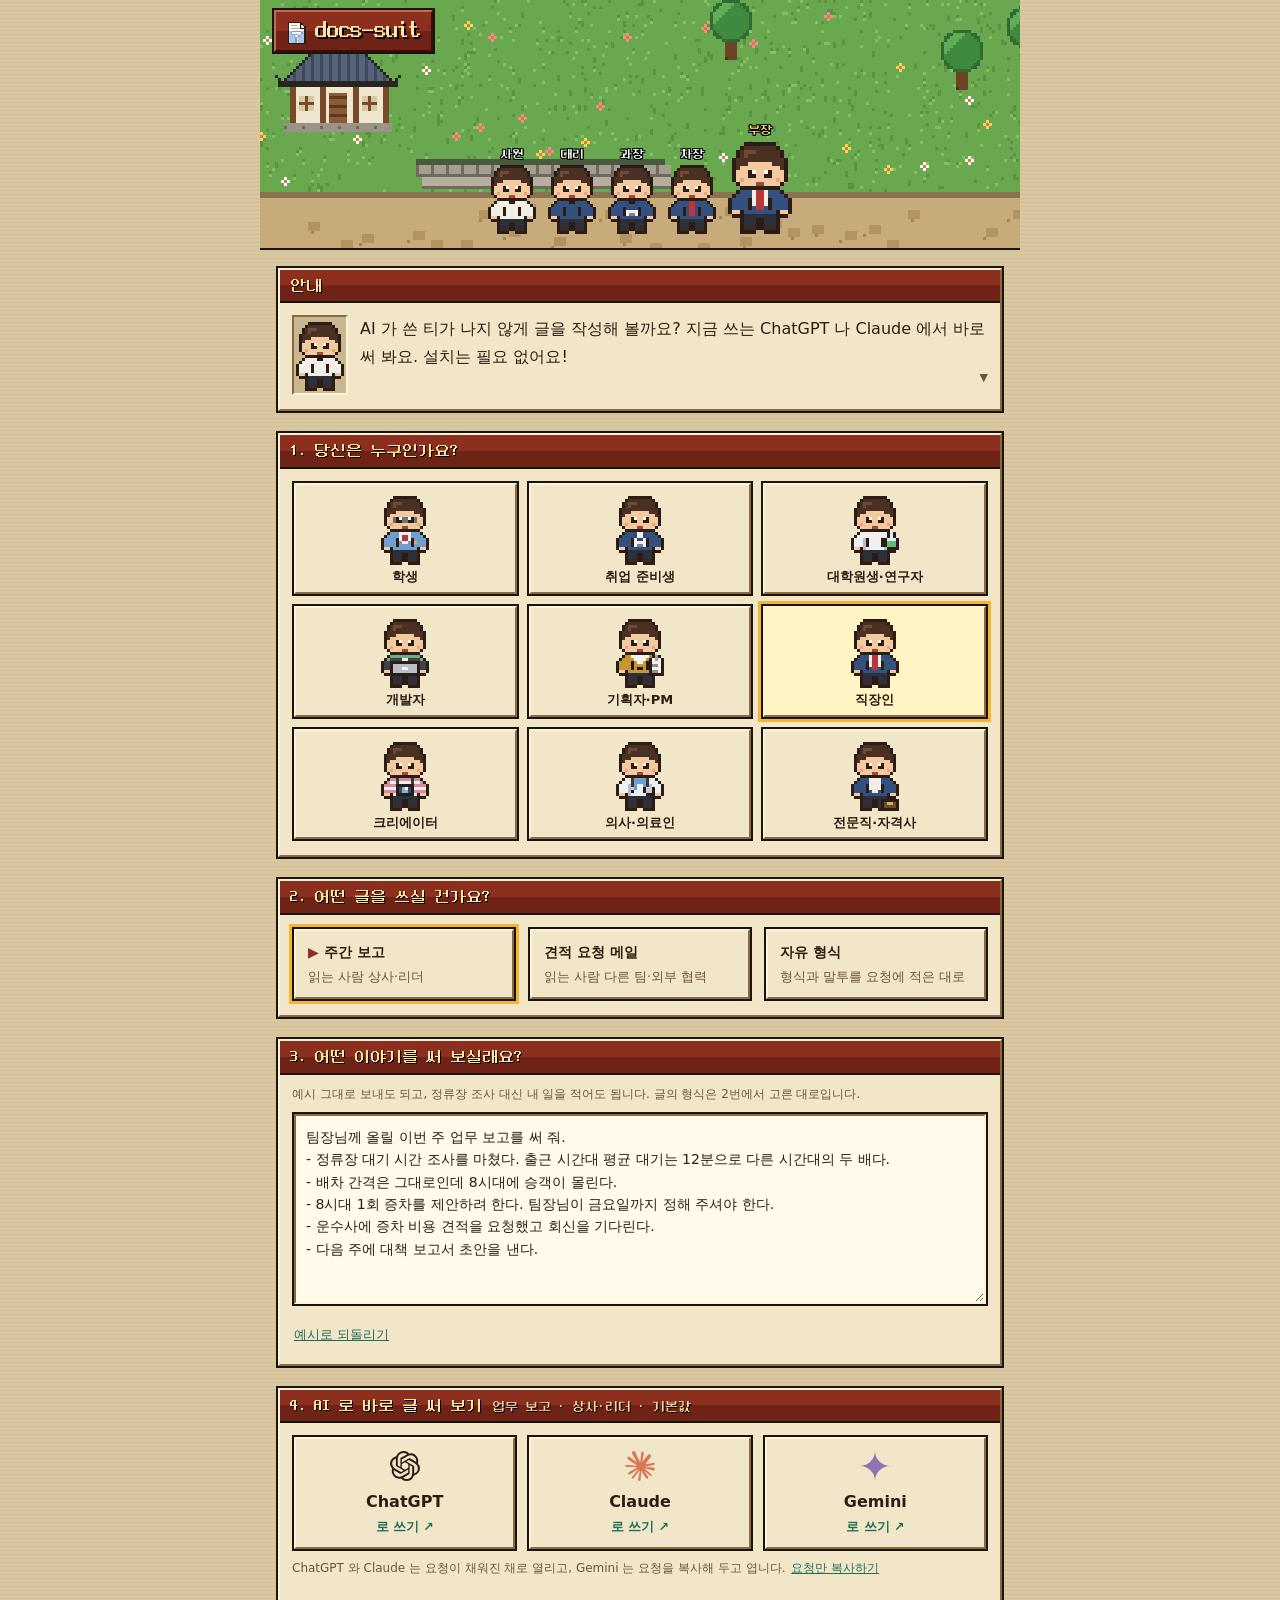
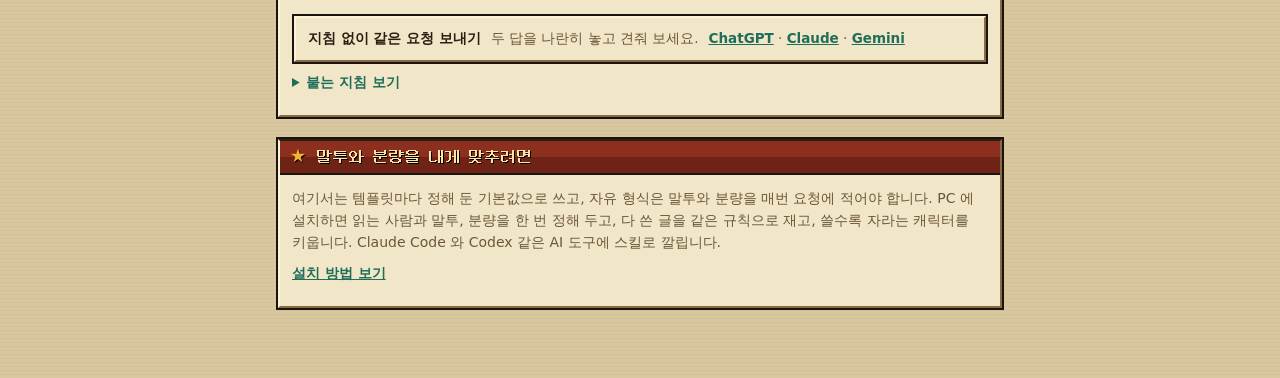
==== commit 1ed0a551: "의사·의료인과 전문직·자격사 클래스를 더했다 의사는 환자 안내문을, 자격사는 의견서·자문 답변을 새 문서 종류로 갖고, 독자 환자·보호자와 의뢰인·고객을 더했다. 전직 보상으로 수" ====
--- a/docs/index.html
+++ b/docs/index.html
@@ -2,7 +2,7 @@
 <html lang="ko">
 <head>
 <meta charset="utf-8">
-<meta name="docs-suit-data" content="ac8d0b870c">
+<meta name="docs-suit-data" content="7a0979a94a">
 <meta name="viewport" content="width=device-width, initial-scale=1">
 <title>docs-suit</title>
 <!-- 링크를 붙였을 때 뜨는 미리보기 카드. 웹 판의 첫 주소는 index.html 이고 스크립트를 돌리지 않는 미리보기 수집기도 읽게 두 화면에 함께 둔다 -->
